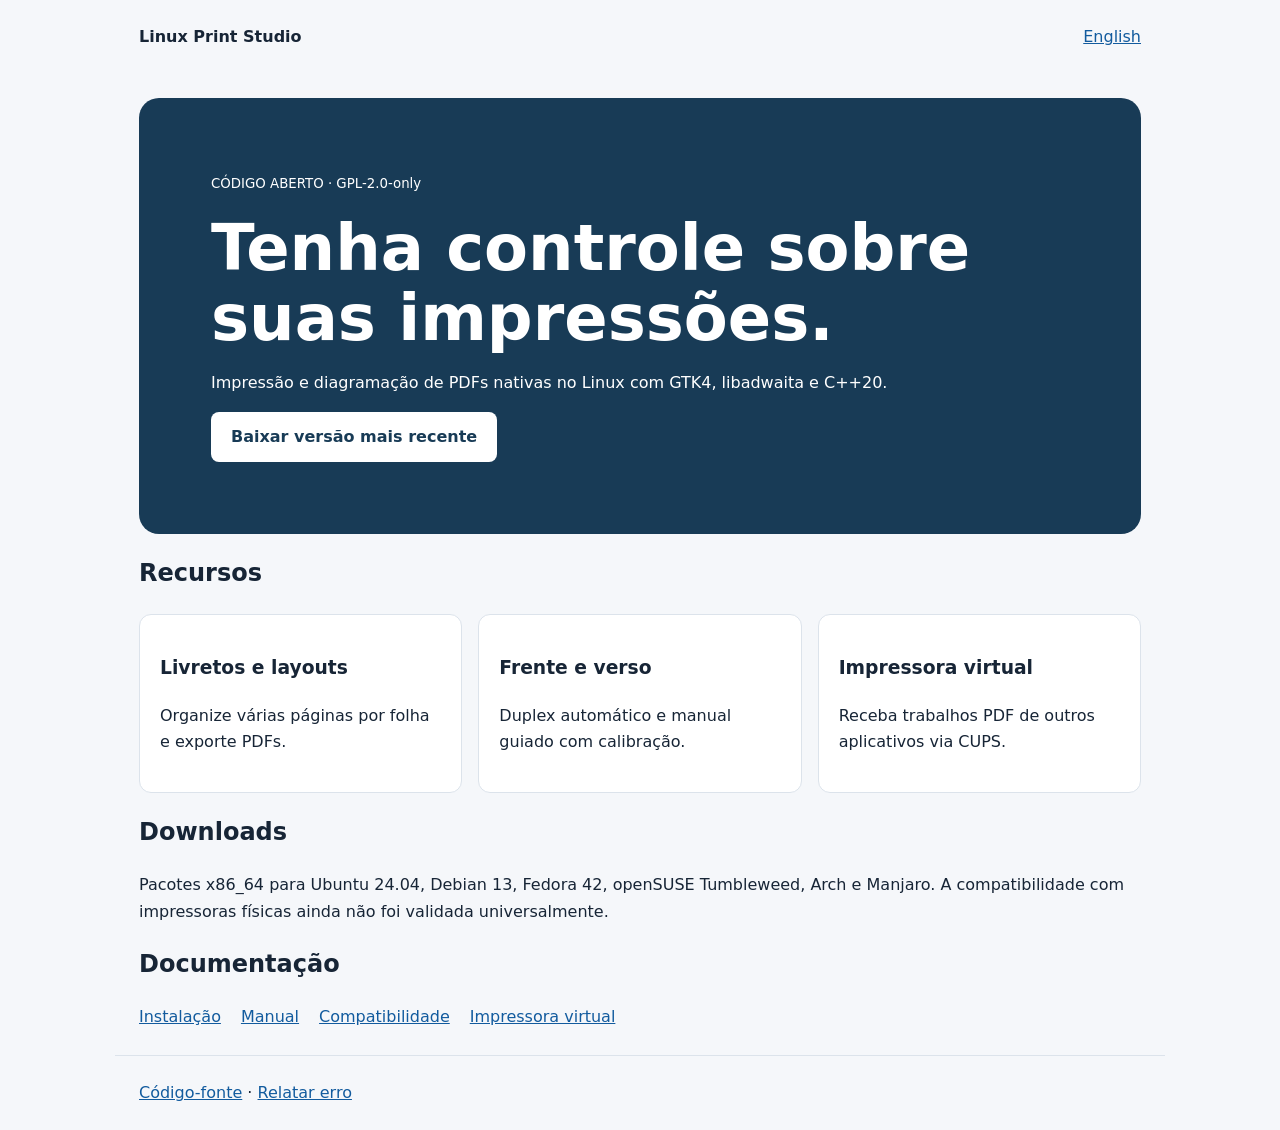
==== site/pt.html @ a3a4f61c "docs: create bilingual static project website and Pages deployment" ====
<!doctype html><html lang="pt-BR"><head><meta charset="utf-8"><meta name="viewport" content="width=device-width,initial-scale=1"><title>Linux Print Studio — Português</title><link rel="stylesheet" href="style.css"></head><body><header><strong>Linux Print Studio</strong><a href="index.html" lang="en">English</a></header><main><section class="hero"><small>CÓDIGO ABERTO · GPL-2.0-only</small><h1>Tenha controle sobre suas impressões.</h1><p>Impressão e diagramação de PDFs nativas no Linux com GTK4, libadwaita e C++20.</p><a class="button" href="https://github.com/ffabiomc/Linux-Print-Studio-/releases/latest">Baixar versão mais recente</a></section><h2>Recursos</h2><div class="grid"><article><h3>Livretos e layouts</h3><p>Organize várias páginas por folha e exporte PDFs.</p></article><article><h3>Frente e verso</h3><p>Duplex automático e manual guiado com calibração.</p></article><article><h3>Impressora virtual</h3><p>Receba trabalhos PDF de outros aplicativos via CUPS.</p></article></div><h2>Downloads</h2><p>Pacotes x86_64 para Ubuntu 24.04, Debian 13, Fedora 42, openSUSE Tumbleweed, Arch e Manjaro. A compatibilidade com impressoras físicas ainda não foi validada universalmente.</p><h2>Documentação</h2><nav><a href="https://github.com/ffabiomc/Linux-Print-Studio-/blob/main/INSTALL.md">Instalação</a><a href="https://github.com/ffabiomc/Linux-Print-Studio-/blob/main/docs/manual.pt_BR.md">Manual</a><a href="https://github.com/ffabiomc/Linux-Print-Studio-/blob/main/docs/compatibility.md">Compatibilidade</a><a href="https://github.com/ffabiomc/Linux-Print-Studio-/blob/main/docs/virtual-printer.md">Impressora virtual</a></nav></main><footer><a href="https://github.com/ffabiomc/Linux-Print-Studio-">Código-fonte</a> · <a href="https://github.com/ffabiomc/Linux-Print-Studio-/issues">Relatar erro</a></footer></body></html>
---- site/style.css ----
*{box-sizing:border-box}body{margin:0;font:1rem/1.65 system-ui,sans-serif;background:#f5f7fa;color:#172536}header,main,footer{max-width:1050px;margin:auto;padding:24px}header{display:flex;justify-content:space-between;align-items:center}a{color:#125b9e}a:focus-visible{outline:3px solid #d18a22;outline-offset:4px}.hero{background:#183b56;color:white;padding:clamp(24px,6vw,72px);border-radius:20px}h1{font-size:clamp(2rem,5vw,4rem);line-height:1.1;margin:16px 0}.button{display:inline-block;background:white;color:#183b56;padding:12px 20px;border-radius:8px;font-weight:700;text-decoration:none}.grid{display:grid;grid-template-columns:repeat(auto-fit,minmax(210px,1fr));gap:16px}article{background:white;padding:20px;border:1px solid #dce3eb;border-radius:12px}nav{display:flex;flex-wrap:wrap;gap:20px}footer{border-top:1px solid #dce3eb}@media(prefers-color-scheme:dark){body{background:#101820;color:#e5edf5}article{background:#1b2835;border-color:#34495b}a{color:#8dcaff}}
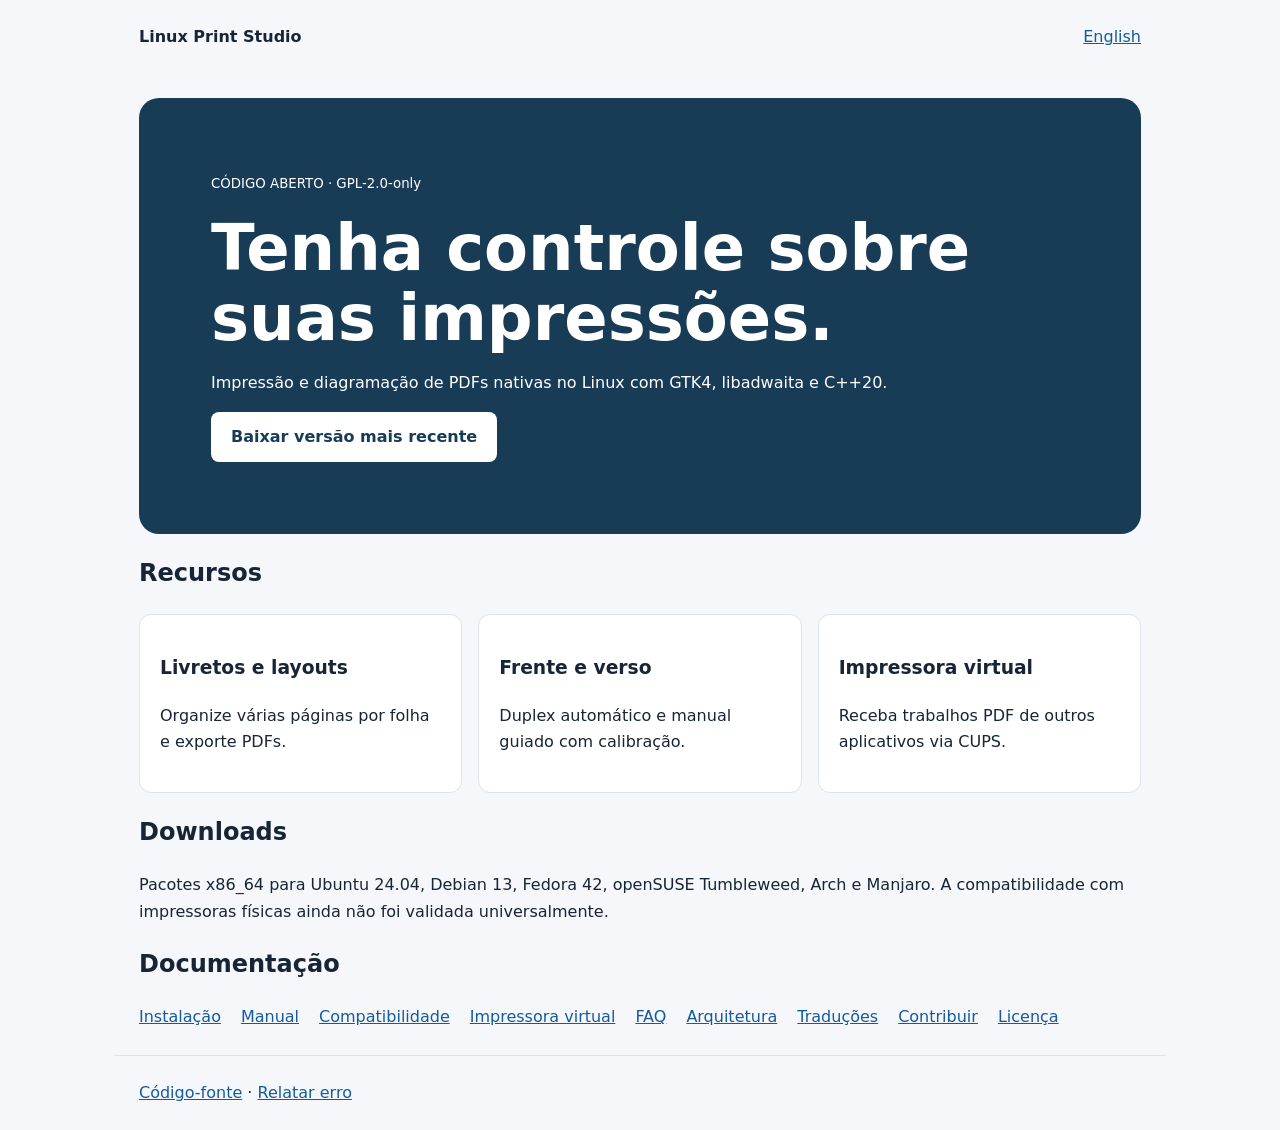
==== commit 2b727805: "docs: connect official website and expand documentation navigation" ====
--- a/site/pt.html
+++ b/site/pt.html
@@ -1 +1 @@
-<!doctype html><html lang="pt-BR"><head><meta charset="utf-8"><meta name="viewport" content="width=device-width,initial-scale=1"><title>Linux Print Studio — Português</title><link rel="stylesheet" href="style.css"></head><body><header><strong>Linux Print Studio</strong><a href="index.html" lang="en">English</a></header><main><section class="hero"><small>CÓDIGO ABERTO · GPL-2.0-only</small><h1>Tenha controle sobre suas impressões.</h1><p>Impressão e diagramação de PDFs nativas no Linux com GTK4, libadwaita e C++20.</p><a class="button" href="https://github.com/ffabiomc/Linux-Print-Studio-/releases/latest">Baixar versão mais recente</a></section><h2>Recursos</h2><div class="grid"><article><h3>Livretos e layouts</h3><p>Organize várias páginas por folha e exporte PDFs.</p></article><article><h3>Frente e verso</h3><p>Duplex automático e manual guiado com calibração.</p></article><article><h3>Impressora virtual</h3><p>Receba trabalhos PDF de outros aplicativos via CUPS.</p></article></div><h2>Downloads</h2><p>Pacotes x86_64 para Ubuntu 24.04, Debian 13, Fedora 42, openSUSE Tumbleweed, Arch e Manjaro. A compatibilidade com impressoras físicas ainda não foi validada universalmente.</p><h2>Documentação</h2><nav><a href="https://github.com/ffabiomc/Linux-Print-Studio-/blob/main/INSTALL.md">Instalação</a><a href="https://github.com/ffabiomc/Linux-Print-Studio-/blob/main/docs/manual.pt_BR.md">Manual</a><a href="https://github.com/ffabiomc/Linux-Print-Studio-/blob/main/docs/compatibility.md">Compatibilidade</a><a href="https://github.com/ffabiomc/Linux-Print-Studio-/blob/main/docs/virtual-printer.md">Impressora virtual</a></nav></main><footer><a href="https://github.com/ffabiomc/Linux-Print-Studio-">Código-fonte</a> · <a href="https://github.com/ffabiomc/Linux-Print-Studio-/issues">Relatar erro</a></footer></body></html>+<!doctype html><html lang="pt-BR"><head><meta charset="utf-8"><meta name="viewport" content="width=device-width,initial-scale=1"><title>Linux Print Studio — Português</title><link rel="stylesheet" href="style.css"></head><body><header><strong>Linux Print Studio</strong><a href="index.html" lang="en">English</a></header><main><section class="hero"><small>CÓDIGO ABERTO · GPL-2.0-only</small><h1>Tenha controle sobre suas impressões.</h1><p>Impressão e diagramação de PDFs nativas no Linux com GTK4, libadwaita e C++20.</p><a class="button" href="https://github.com/ffabiomc/Linux-Print-Studio-/releases/latest">Baixar versão mais recente</a></section><h2>Recursos</h2><div class="grid"><article><h3>Livretos e layouts</h3><p>Organize várias páginas por folha e exporte PDFs.</p></article><article><h3>Frente e verso</h3><p>Duplex automático e manual guiado com calibração.</p></article><article><h3>Impressora virtual</h3><p>Receba trabalhos PDF de outros aplicativos via CUPS.</p></article></div><h2>Downloads</h2><p>Pacotes x86_64 para Ubuntu 24.04, Debian 13, Fedora 42, openSUSE Tumbleweed, Arch e Manjaro. A compatibilidade com impressoras físicas ainda não foi validada universalmente.</p><h2>Documentação</h2><nav><a href="https://github.com/ffabiomc/Linux-Print-Studio-/blob/main/INSTALL.md">Instalação</a><a href="https://github.com/ffabiomc/Linux-Print-Studio-/blob/main/docs/manual.pt_BR.md">Manual</a><a href="https://github.com/ffabiomc/Linux-Print-Studio-/blob/main/docs/compatibility.md">Compatibilidade</a><a href="https://github.com/ffabiomc/Linux-Print-Studio-/blob/main/docs/virtual-printer.md">Impressora virtual</a><a href="https://github.com/ffabiomc/Linux-Print-Studio-/blob/main/docs/faq.md">FAQ</a><a href="https://github.com/ffabiomc/Linux-Print-Studio-/blob/main/docs/architecture.md">Arquitetura</a><a href="https://github.com/ffabiomc/Linux-Print-Studio-/blob/main/docs/translations.md">Traduções</a><a href="https://github.com/ffabiomc/Linux-Print-Studio-/blob/main/CONTRIBUTING.md">Contribuir</a><a href="https://github.com/ffabiomc/Linux-Print-Studio-/blob/main/LICENSE">Licença</a></nav></main><footer><a href="https://github.com/ffabiomc/Linux-Print-Studio-">Código-fonte</a> · <a href="https://github.com/ffabiomc/Linux-Print-Studio-/issues">Relatar erro</a></footer></body></html>
